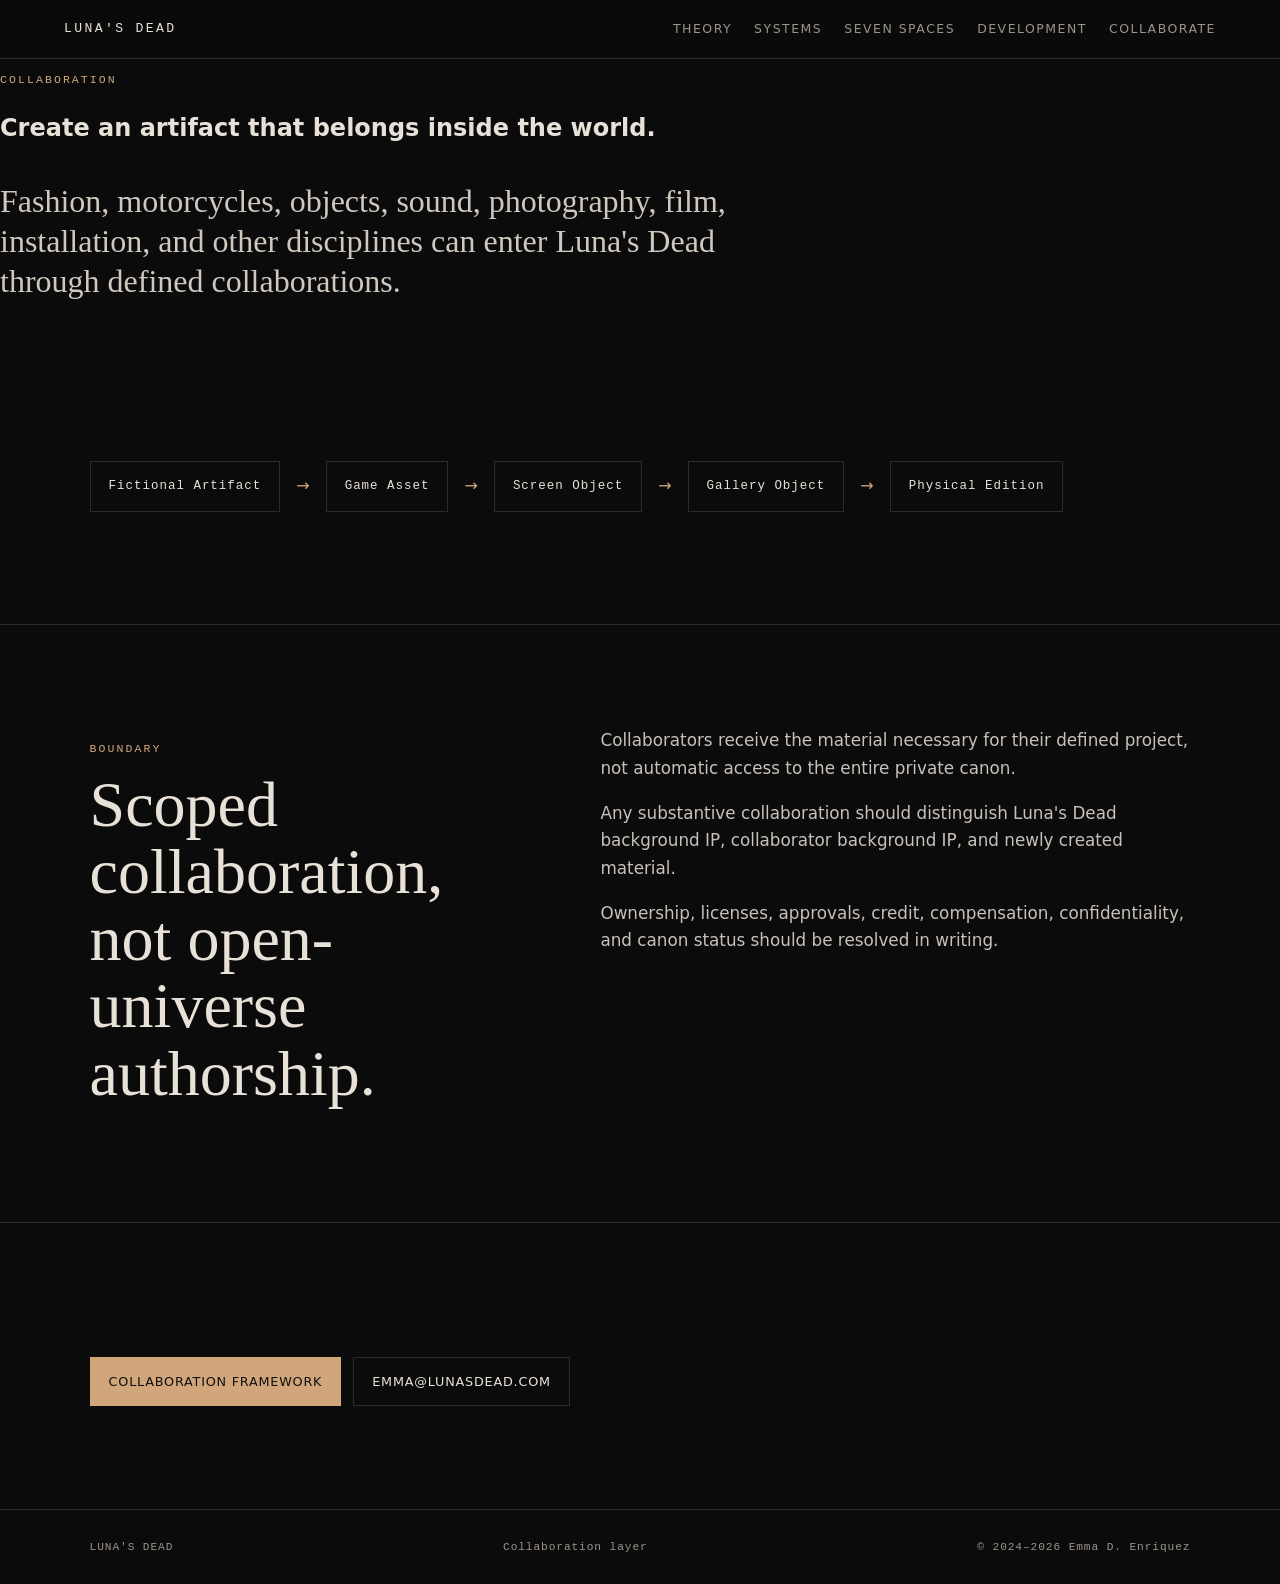
==== collaborate.html @ 8667a93f "Add collaborate.html" ====
<!DOCTYPE html><html lang="en"><head><meta charset="UTF-8"><meta name="viewport" content="width=device-width,initial-scale=1"><title>Collaborate — Luna's Dead</title><link rel="stylesheet" href="/styles.css"></head><body>
<header class="site-header"><a class="brand" href="/">LUNA'S DEAD</a><nav><a href="/theory">Theory</a><a href="/systems">Systems</a><a href="/seven-spaces">Seven Spaces</a><a href="/development">Development</a><a href="/collaborate">Collaborate</a></nav></header>
<main><section class="page-hero"><p class="section-kicker">COLLABORATION</p><h1>Create an artifact that belongs inside the world.</h1><p class="dek">Fashion, motorcycles, objects, sound, photography, film, installation, and other disciplines can enter Luna's Dead through defined collaborations.</p></section>
<section class="section"><div class="object-flow"><span>Fictional Artifact</span><b>→</b><span>Game Asset</span><b>→</b><span>Screen Object</span><b>→</b><span>Gallery Object</span><b>→</b><span>Physical Edition</span></div></section>
<section class="section grid-two"><div><p class="section-kicker">BOUNDARY</p><h2>Scoped collaboration, not open-universe authorship.</h2></div><div class="prose"><p>Collaborators receive the material necessary for their defined project, not automatic access to the entire private canon.</p><p>Any substantive collaboration should distinguish Luna's Dead background IP, collaborator background IP, and newly created material.</p><p>Ownership, licenses, approvals, credit, compensation, confidentiality, and canon status should be resolved in writing.</p></div></section>
<section class="section"><div class="cta-row"><a class="button" href="https://github.com/Catrina-max/lunas-dead/blob/main/COLLABORATION.md" target="_blank" rel="noreferrer">Collaboration framework</a><a class="button ghost" href="mailto:emma@lunasdead.com">emma@lunasdead.com</a></div></section>
</main><footer><div>LUNA'S DEAD</div><div>Collaboration layer</div><div>© 2024–2026 Emma D. Enriquez</div></footer></body></html>
---- styles.css ----
:root{
  --bg:#0b0b0b;
  --panel:#111111;
  --line:#2b2b2b;
  --text:#e8e1d8;
  --muted:#9c948b;
  --accent:#d0a67a;
  --accent2:#b66a63;
}
*{box-sizing:border-box}
html{scroll-behavior:smooth}
body{
  margin:0;
  background:var(--bg);
  color:var(--text);
  font-family:Inter,system-ui,sans-serif;
  line-height:1.65;
}
a{color:inherit;text-decoration:none}
.site-header{
  position:sticky;top:0;z-index:20;
  display:flex;justify-content:space-between;align-items:center;
  padding:18px 5vw;
  border-bottom:1px solid var(--line);
  background:rgba(11,11,11,.94);
  backdrop-filter:blur(10px);
}
.brand{
  font-family:"DM Mono",monospace;
  letter-spacing:.18em;
  font-size:.82rem;
}
nav{display:flex;gap:22px;flex-wrap:wrap}
nav a{
  color:var(--muted);
  font-size:.78rem;
  text-transform:uppercase;
  letter-spacing:.12em;
}
nav a:hover{color:var(--text)}
main{overflow:hidden}
.hero{
  min-height:72vh;
  display:flex;
  flex-direction:column;
  justify-content:flex-end;
  padding:11vw 7vw 7vw;
  border-bottom:1px solid var(--line);
  background:
    radial-gradient(circle at 78% 24%, rgba(182,106,99,.16), transparent 25%),
    linear-gradient(180deg, rgba(255,255,255,.015), transparent 45%);
}
.eyebrow,.section-kicker{
  font-family:"DM Mono",monospace;
  letter-spacing:.18em;
  font-size:.72rem;
  color:var(--accent);
  text-transform:uppercase;
}
.hero h1{
  margin:.2em 0 0;
  font-family:"Libre Caslon Display",serif;
  font-size:clamp(4rem,12vw,10rem);
  line-height:.82;
  font-weight:400;
}
.hero h1 em{font-weight:400;color:#f0d8c1}
.dek{
  width:min(760px,90%);
  font-family:"Libre Caslon Display",serif;
  font-size:clamp(1.4rem,2.5vw,2.4rem);
  line-height:1.25;
  color:#d0c7be;
}
.hero-meta{
  display:flex;gap:14px;flex-wrap:wrap;
  margin-top:18px;
  font-family:"DM Mono",monospace;
  font-size:.76rem;
  letter-spacing:.14em;
  color:var(--muted);
}
.section,.intro,.manifesto{
  padding:8vw 7vw;
  border-bottom:1px solid var(--line);
}
.grid-two{
  display:grid;
  grid-template-columns:minmax(0,.9fr) minmax(0,1.3fr);
  gap:8vw;
}
h2{
  font-family:"Libre Caslon Display",serif;
  font-size:clamp(2.2rem,5vw,4.8rem);
  line-height:1.05;
  font-weight:400;
  margin:.2em 0;
}
.prose{font-size:1.05rem;color:#c9c1b9}
.prose p:first-child{margin-top:0}
.manifesto blockquote{
  margin:1rem 0 0;
  max-width:1100px;
  font-family:"Libre Caslon Display",serif;
  font-size:clamp(2rem,4vw,4.4rem);
  line-height:1.12;
  color:#f0d8c1;
}
.section-head{margin-bottom:3.5rem}
.cards{display:grid;gap:18px}
.cards.two{grid-template-columns:repeat(2,minmax(0,1fr))}
.cards.four{grid-template-columns:repeat(4,minmax(0,1fr));margin-top:4rem}
.card{
  border:1px solid var(--line);
  padding:32px;
  background:linear-gradient(180deg,rgba(255,255,255,.02),rgba(255,255,255,.005));
}
.card .number{
  display:block;
  font-family:"DM Mono",monospace;
  font-size:.7rem;
  color:var(--accent);
  margin-bottom:3rem;
}
.card h3{
  font-family:"Libre Caslon Display",serif;
  font-size:2rem;
  font-weight:400;
  margin:0;
}
.card .subtitle{color:var(--accent);margin-top:.3rem}
.card p{color:#b8b0a8}
.card a{
  display:inline-block;
  margin-top:1rem;
  padding-bottom:3px;
  border-bottom:1px solid var(--accent);
  color:#e2c19f;
}
.card.compact{padding:24px}
.card.compact h3{font-size:1.45rem}
.system-diagram,.object-flow{
  display:flex;align-items:center;gap:16px;flex-wrap:wrap;
  padding:26px 0 10px;
}
.node,.object-flow span{
  border:1px solid var(--line);
  padding:14px 18px;
  font-family:"DM Mono",monospace;
  font-size:.78rem;
  letter-spacing:.08em;
}
.arrow,.object-flow b{color:var(--accent);font-weight:400}
.quote-panel{
  display:flex;flex-direction:column;justify-content:center;
  border-left:1px solid var(--accent);
  padding:20px 0 20px 32px;
}
.quote-panel span{
  font-family:"DM Mono",monospace;
  color:var(--muted);
  font-size:.7rem;letter-spacing:.15em
}
.quote-panel strong{
  margin-top:14px;
  font-family:"Libre Caslon Display",serif;
  font-size:clamp(2rem,4vw,4rem);
  line-height:1.05;
  font-weight:400;
  color:#f0d8c1;
}
.spaces{
  display:grid;
  grid-template-columns:repeat(2,minmax(0,1fr));
  border-top:1px solid var(--line);
}
.spaces div{
  padding:24px 0;
  display:grid;
  grid-template-columns:60px 1fr;
  border-bottom:1px solid var(--line);
}
.spaces div:nth-child(odd){border-right:1px solid var(--line);padding-right:28px}
.spaces div:nth-child(even){padding-left:28px}
.spaces span{
  font-family:"DM Mono",monospace;
  color:var(--accent);
}
.spaces strong{
  font-family:"Libre Caslon Display",serif;
  font-size:1.6rem;
  font-weight:400;
}
.spaces small{
  grid-column:2;
  color:var(--muted);
  font-size:.85rem;
}
.collab-copy,.research>p{max-width:850px;color:#b8b0a8}
.cta-row{display:flex;gap:12px;flex-wrap:wrap;margin-top:2rem}
.button{
  padding:13px 18px;
  border:1px solid var(--accent);
  background:var(--accent);
  color:#111;
  font-size:.8rem;
  letter-spacing:.06em;
  text-transform:uppercase;
}
.button.ghost{background:transparent;color:var(--text);border-color:var(--line)}
footer{
  padding:28px 7vw;
  display:flex;justify-content:space-between;gap:20px;flex-wrap:wrap;
  color:var(--muted);
  font-family:"DM Mono",monospace;
  font-size:.7rem;
  letter-spacing:.08em;
}
@media(max-width:900px){
  nav{display:none}
  .grid-two,.cards.two,.cards.four{grid-template-columns:1fr}
  .spaces{grid-template-columns:1fr}
  .spaces div:nth-child(odd),.spaces div:nth-child(even){
    border-right:none;padding-left:0;padding-right:0
  }
  .hero{min-height:65vh;padding-top:25vw}
}
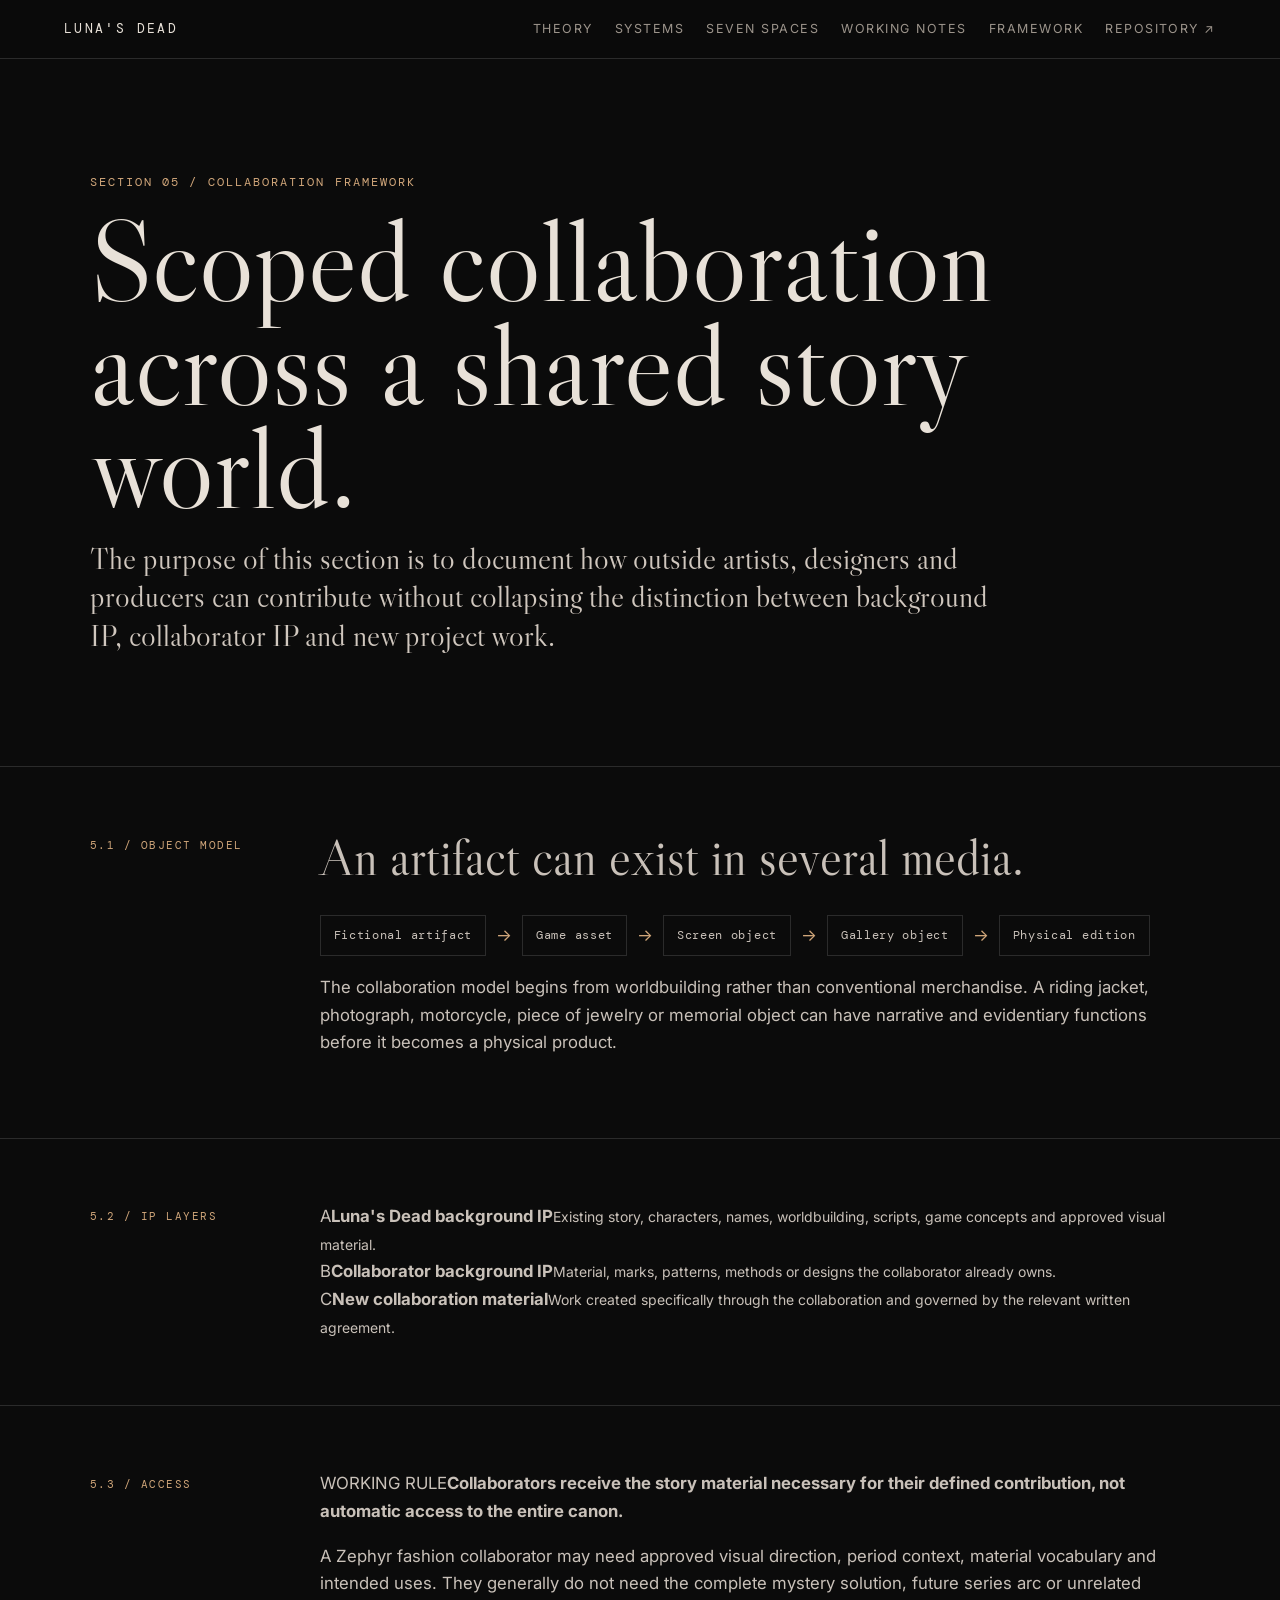
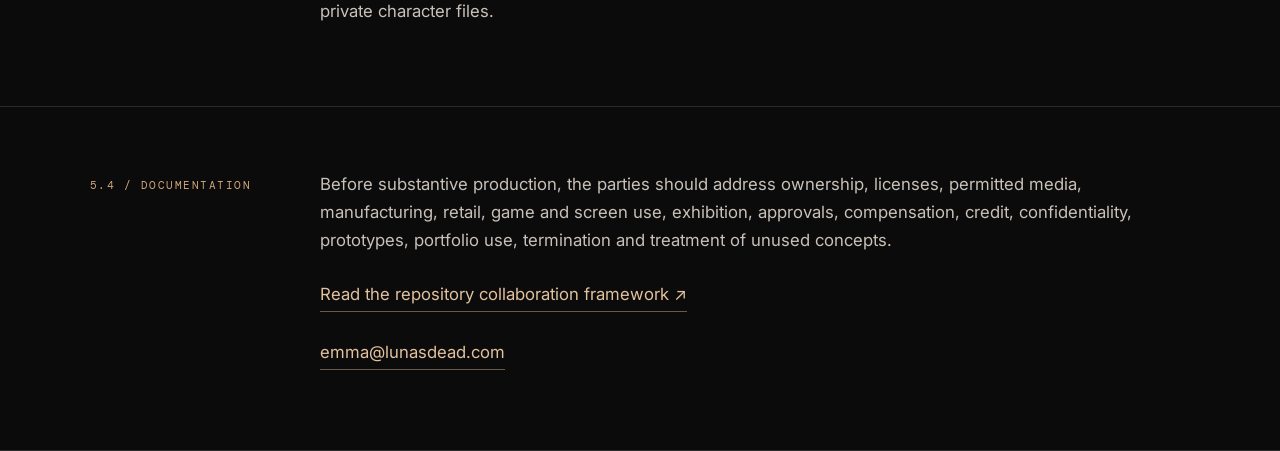
==== commit 572081d0: "Reframe collaborate.html as working paper section" ====
--- a/collaborate.html
+++ b/collaborate.html
@@ -1,7 +1,17 @@
-<!DOCTYPE html><html lang="en"><head><meta charset="UTF-8"><meta name="viewport" content="width=device-width,initial-scale=1"><title>Collaborate — Luna's Dead</title><link rel="stylesheet" href="/styles.css"></head><body>
-<header class="site-header"><a class="brand" href="/">LUNA'S DEAD</a><nav><a href="/theory">Theory</a><a href="/systems">Systems</a><a href="/seven-spaces">Seven Spaces</a><a href="/development">Development</a><a href="/collaborate">Collaborate</a></nav></header>
-<main><section class="page-hero"><p class="section-kicker">COLLABORATION</p><h1>Create an artifact that belongs inside the world.</h1><p class="dek">Fashion, motorcycles, objects, sound, photography, film, installation, and other disciplines can enter Luna's Dead through defined collaborations.</p></section>
-<section class="section"><div class="object-flow"><span>Fictional Artifact</span><b>→</b><span>Game Asset</span><b>→</b><span>Screen Object</span><b>→</b><span>Gallery Object</span><b>→</b><span>Physical Edition</span></div></section>
-<section class="section grid-two"><div><p class="section-kicker">BOUNDARY</p><h2>Scoped collaboration, not open-universe authorship.</h2></div><div class="prose"><p>Collaborators receive the material necessary for their defined project, not automatic access to the entire private canon.</p><p>Any substantive collaboration should distinguish Luna's Dead background IP, collaborator background IP, and newly created material.</p><p>Ownership, licenses, approvals, credit, compensation, confidentiality, and canon status should be resolved in writing.</p></div></section>
-<section class="section"><div class="cta-row"><a class="button" href="https://github.com/Catrina-max/lunas-dead/blob/main/COLLABORATION.md" target="_blank" rel="noreferrer">Collaboration framework</a><a class="button ghost" href="mailto:emma@lunasdead.com">emma@lunasdead.com</a></div></section>
-</main><footer><div>LUNA'S DEAD</div><div>Collaboration layer</div><div>© 2024–2026 Emma D. Enriquez</div></footer></body></html>+<!DOCTYPE html><html lang="en"><head><meta charset="UTF-8"><meta name="viewport" content="width=device-width,initial-scale=1"><meta name="description" content="Collaboration framework for Luna's Dead."><title>Collaboration Framework — Luna's Dead</title><link rel="preconnect" href="https://fonts.googleapis.com"><link rel="preconnect" href="https://fonts.gstatic.com" crossorigin><link href="https://fonts.googleapis.com/css2?family=DM+Mono:wght@300;400;500&family=Libre+Caslon+Display&family=Inter:wght@300;400;500;600&display=swap" rel="stylesheet"><link rel="stylesheet" href="/styles.css"></head><body>
+<header class="site-header paper-nav"><a class="brand" href="/">LUNA'S DEAD</a><nav><a href="/theory">Theory</a><a href="/systems">Systems</a><a href="/seven-spaces">Seven Spaces</a><a href="/development">Working Notes</a><a class="active" href="/collaborate">Framework</a><a href="https://github.com/Catrina-max/lunas-dead" target="_blank" rel="noreferrer">Repository ↗</a></nav></header>
+<main>
+<section class="paper-header interior"><p class="section-kicker">SECTION 05 / COLLABORATION FRAMEWORK</p><h1>Scoped collaboration across a shared story world.</h1><p class="paper-subtitle">The purpose of this section is to document how outside artists, designers and producers can contribute without collapsing the distinction between background IP, collaborator IP and new project work.</p></section>
+
+<section class="paper-section"><div class="margin-label">5.1 / OBJECT MODEL</div><div class="paper-copy"><h2>An artifact can exist in several media.</h2><div class="object-sequence"><span>Fictional artifact</span><i>→</i><span>Game asset</span><i>→</i><span>Screen object</span><i>→</i><span>Gallery object</span><i>→</i><span>Physical edition</span></div><p>The collaboration model begins from worldbuilding rather than conventional merchandise. A riding jacket, photograph, motorcycle, piece of jewelry or memorial object can have narrative and evidentiary functions before it becomes a physical product.</p></div></section>
+
+<section class="paper-section"><div class="margin-label">5.2 / IP LAYERS</div><div class="paper-copy evidence-stack">
+<div><span>A</span><strong>Luna's Dead background IP</strong><small>Existing story, characters, names, worldbuilding, scripts, game concepts and approved visual material.</small></div>
+<div><span>B</span><strong>Collaborator background IP</strong><small>Material, marks, patterns, methods or designs the collaborator already owns.</small></div>
+<div><span>C</span><strong>New collaboration material</strong><small>Work created specifically through the collaboration and governed by the relevant written agreement.</small></div>
+</div></section>
+
+<section class="paper-section"><div class="margin-label">5.3 / ACCESS</div><div class="paper-copy"><div class="proposition"><span>WORKING RULE</span><strong>Collaborators receive the story material necessary for their defined contribution, not automatic access to the entire canon.</strong></div><p>A Zephyr fashion collaborator may need approved visual direction, period context, material vocabulary and intended uses. They generally do not need the complete mystery solution, future series arc or unrelated private character files.</p></div></section>
+
+<section class="paper-section"><div class="margin-label">5.4 / DOCUMENTATION</div><div class="paper-copy"><p>Before substantive production, the parties should address ownership, licenses, permitted media, manufacturing, retail, game and screen use, exhibition, approvals, compensation, credit, confidentiality, prototypes, portfolio use, termination and treatment of unused concepts.</p><p><a class="text-link" href="https://github.com/Catrina-max/lunas-dead/blob/main/COLLABORATION.md" target="_blank" rel="noreferrer">Read the repository collaboration framework ↗</a></p><p><a class="text-link" href="mailto:emma@lunasdead.com">emma@lunasdead.com</a></p></div></section>
+</main></body></html>
--- a/styles.css
+++ b/styles.css
@@ -225,3 +225,216 @@
   }
   .hero{min-height:65vh;padding-top:25vw}
 }
+
+.page-hero{
+  min-height:54vh;display:flex;flex-direction:column;justify-content:flex-end;
+  padding:10vw 7vw 6vw;border-bottom:1px solid var(--line);
+  background:radial-gradient(circle at 82% 18%,rgba(182,106,99,.12),transparent 24%),
+             linear-gradient(180deg,rgba(255,255,255,.015),transparent 55%);
+}
+.page-hero h1{
+  max-width:1100px;margin:.25em 0 .15em;font-family:"Libre Caslon Display",serif;
+  font-size:clamp(3.3rem,8vw,7rem);line-height:.93;font-weight:400;
+}
+.page-hero .dek{max-width:850px}
+.hero-actions{margin-top:28px}
+.landing-grid{grid-template-columns:repeat(5,minmax(0,1fr))}
+.landing-grid .number{margin-bottom:1.5rem}
+.spaces.large strong{font-size:2rem}
+.spaces.large small{font-size:.95rem;max-width:540px}
+code{font-family:"DM Mono",monospace;color:#e2c19f;background:#151515;border:1px solid var(--line);padding:.1em .35em}
+@media(max-width:1200px){.landing-grid{grid-template-columns:repeat(2,minmax(0,1fr))}}
+@media(max-width:900px){.page-hero{padding-top:24vw;min-height:48vh}.landing-grid{grid-template-columns:1fr}}
+
+/* Working-paper homepage */
+.paper-nav{position:sticky}
+.paper-header{
+  padding:8vw 7vw 5vw;
+  border-bottom:1px solid var(--line);
+  max-width:1500px;
+  margin:0 auto;
+}
+.paper-header h1{
+  margin:.15em 0 0;
+  font-family:"Libre Caslon Display",serif;
+  font-size:clamp(4rem,9vw,8rem);
+  line-height:.9;
+  font-weight:400;
+}
+.paper-subtitle{
+  max-width:900px;
+  margin:1.2rem 0 3rem;
+  font-family:"Libre Caslon Display",serif;
+  font-size:clamp(1.35rem,2.4vw,2.2rem);
+  line-height:1.25;
+  color:#d0c7be;
+}
+.paper-meta{
+  display:grid;
+  grid-template-columns:repeat(4,minmax(0,1fr));
+  border-top:1px solid var(--line);
+  border-bottom:1px solid var(--line);
+}
+.paper-meta div{
+  padding:16px 18px 16px 0;
+  border-right:1px solid var(--line);
+}
+.paper-meta div:last-child{border-right:none}
+.paper-meta span{
+  display:block;
+  font-family:"DM Mono",monospace;
+  color:var(--muted);
+  font-size:.66rem;
+  letter-spacing:.12em;
+  text-transform:uppercase;
+}
+.paper-meta strong{
+  display:block;
+  margin-top:5px;
+  font-weight:400;
+  font-size:.95rem;
+}
+.paper-section{
+  max-width:1500px;
+  margin:0 auto;
+  padding:5vw 7vw;
+  border-bottom:1px solid var(--line);
+  display:grid;
+  grid-template-columns:180px minmax(0,1fr);
+  gap:50px;
+}
+.margin-label{
+  padding-top:.35rem;
+  font-family:"DM Mono",monospace;
+  color:var(--accent);
+  font-size:.68rem;
+  letter-spacing:.14em;
+  text-transform:uppercase;
+}
+.paper-copy{
+  max-width:1000px;
+  color:#c9c1b9;
+  font-size:1.05rem;
+}
+.paper-copy p:first-child{margin-top:0}
+.paper-copy h2{
+  font-size:clamp(2rem,4vw,3.6rem);
+  margin-top:0;
+}
+.abstract-section .paper-copy p:first-child{
+  font-size:1.25rem;
+  line-height:1.6;
+  color:#e3dbd2;
+}
+.contents-list{
+  border-top:1px solid var(--line);
+}
+.contents-list a{
+  display:grid;
+  grid-template-columns:70px 220px 1fr;
+  gap:18px;
+  align-items:baseline;
+  padding:17px 0;
+  border-bottom:1px solid var(--line);
+}
+.contents-list span{
+  font-family:"DM Mono",monospace;
+  color:var(--accent);
+  font-size:.74rem;
+}
+.contents-list strong{
+  font-family:"Libre Caslon Display",serif;
+  font-size:1.5rem;
+  font-weight:400;
+  color:var(--text);
+}
+.contents-list small{color:var(--muted);font-size:.88rem}
+.research-figure{margin:0}
+.research-figure img{
+  display:block;
+  width:100%;
+  height:auto;
+  border:1px solid var(--line);
+  background:#0b0b0b;
+}
+.research-figure figcaption{
+  max-width:900px;
+  margin-top:15px;
+  color:var(--muted);
+  font-size:.86rem;
+  line-height:1.55;
+}
+.research-figure figcaption strong{color:#cfc6bd;font-weight:500}
+.thesis-section blockquote{
+  margin:0 0 2rem;
+  max-width:1000px;
+  font-family:"Libre Caslon Display",serif;
+  font-size:clamp(2.2rem,4.8vw,4.5rem);
+  line-height:1.08;
+  color:#f0d8c1;
+}
+.split-notes{
+  max-width:none;
+  display:grid;
+  grid-template-columns:repeat(2,minmax(0,1fr));
+  gap:50px;
+}
+.split-notes article{
+  border-top:1px solid var(--line);
+  padding-top:22px;
+}
+.split-notes h2{
+  font-size:2rem;
+}
+.text-link{
+  display:inline-block;
+  margin-top:10px;
+  color:#e2c19f;
+  border-bottom:1px solid #6a5848;
+  padding-bottom:2px;
+}
+.finding{
+  margin:28px 0;
+  padding:22px 0;
+  border-top:1px solid var(--accent);
+  border-bottom:1px solid var(--accent);
+  font-family:"Libre Caslon Display",serif;
+  font-size:clamp(2rem,4vw,3.8rem);
+  color:#f0d8c1;
+}
+.object-sequence{
+  margin:30px 0 18px;
+  display:flex;
+  flex-wrap:wrap;
+  align-items:center;
+  gap:10px;
+}
+.object-sequence span{
+  border:1px solid var(--line);
+  padding:10px 13px;
+  font-family:"DM Mono",monospace;
+  font-size:.72rem;
+  letter-spacing:.06em;
+}
+.object-sequence i{
+  font-style:normal;
+  color:var(--accent);
+}
+.final-note{padding-bottom:7vw}
+.rights-note{
+  margin-top:2rem;
+  padding-top:1.2rem;
+  border-top:1px solid var(--line);
+  color:var(--muted);
+  font-size:.84rem;
+}
+@media(max-width:900px){
+  .paper-header{padding-top:22vw}
+  .paper-meta{grid-template-columns:1fr 1fr}
+  .paper-meta div{border-bottom:1px solid var(--line)}
+  .paper-section{grid-template-columns:1fr;gap:16px;padding-top:11vw;padding-bottom:11vw}
+  .margin-label{padding-top:0}
+  .contents-list a{grid-template-columns:50px 1fr}
+  .contents-list small{grid-column:2}
+  .split-notes{grid-template-columns:1fr}
+}
